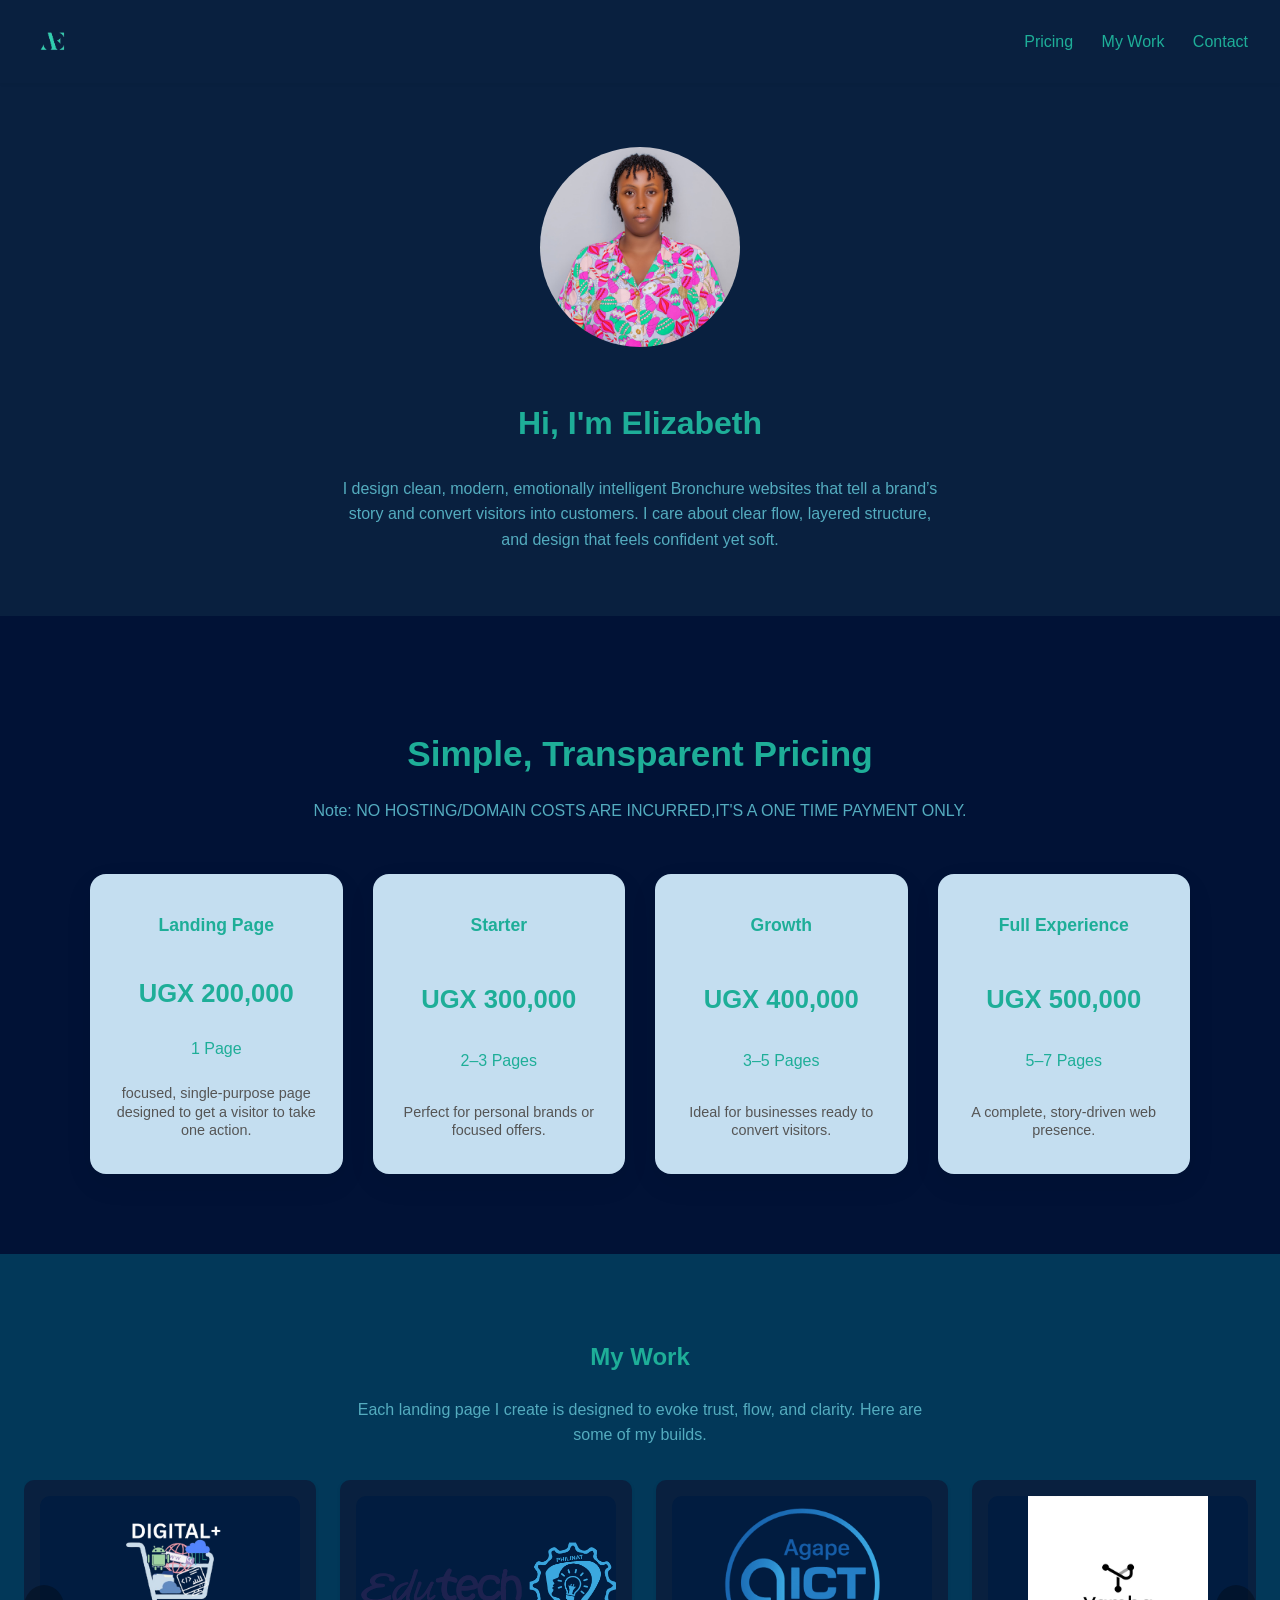
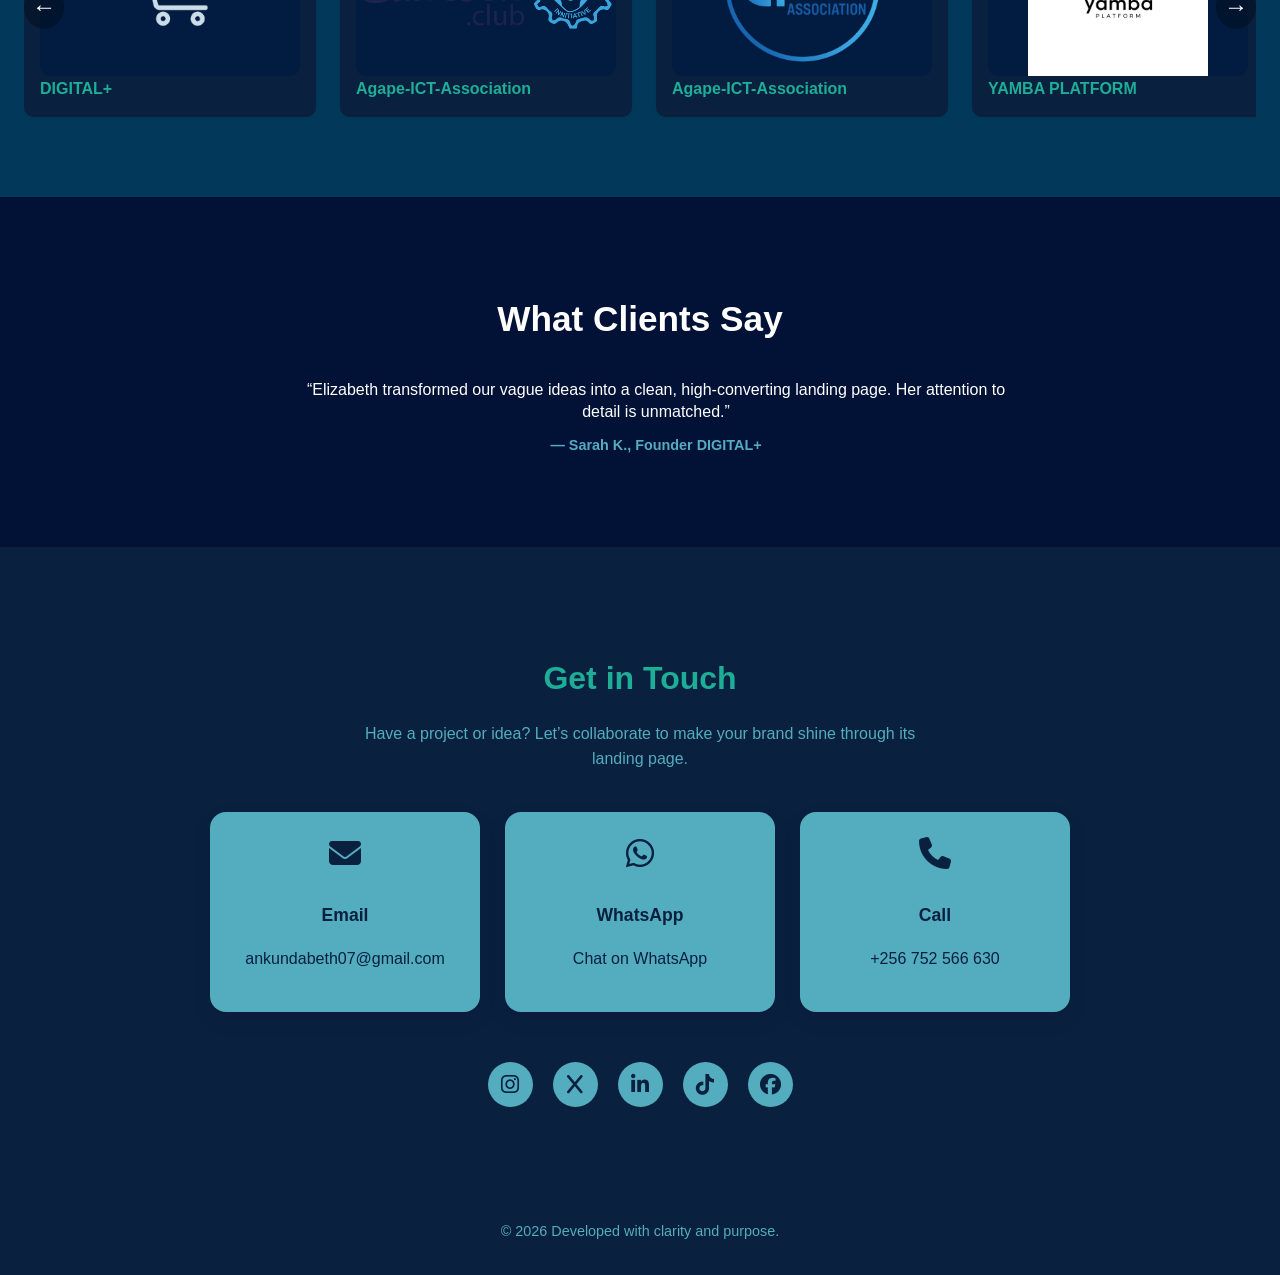
==== index.html @ c28497be "updated pricing secction" ====
<!doctype html>
<html lang="en">

<head>
  <meta charset="utf-8" />
  <meta name="viewport" content="width=device-width, initial-scale=1" />
  <meta name="royal blue" content="#09203F">
  <title>Elizabeth's — Portfolio</title>
  <link rel="icon" type="image/png" href="images/AE LOGO.png">
  <link rel="stylesheet" href="style.css?v=2" />
  <link rel="stylesheet" href="https://cdnjs.cloudflare.com/ajax/libs/font-awesome/6.5.0/css/all.min.css"> <!-- Google
    tag (gtag.js) -->
  <script async src="https://www.googletagmanager.com/gtag/js?id=G-DLEJ4EJ7RG"></script>
  <script>
    window.dataLayer = window.dataLayer || [];
    function gtag() { dataLayer.push(arguments); }
    gtag('js', new Date());

    gtag('config', 'G-DLEJ4EJ7RG');
  </script>


</head>

<body>
  <!-- NAVBAR -->
  <header class="navbar">
    <a href="#hero" class="logo">
      <img src="images/AE LOGO.png" alt="MsBeth Logo">
    </a>
    <nav>
      <a href="#pricing">Pricing</a>
      <a href="#work">My Work</a>
      <a href="#contact">Contact</a>
    </nav>
  </header>

  <!-- HERO -->
  <section id="hero" class="hero">
    <img src="images/beth.jpg" alt="ms.beth portrait" class="hero-img" />
    <div class="hero-text">
      <h1>Hi, I'm Elizabeth</h1>
      <p>I design clean, modern, emotionally intelligent Bronchure websites that tell a brand’s story and convert visitors into customers. I care about clear flow, layered structure, and design that feels confident yet soft.</p>
    </div>
  </section>

  <section id="pricing" class="pricing-section">
  <div class="pricing-container">
    <h2 class="section-title">Simple, Transparent Pricing</h2>
    <p class="section-subtitle">
      Note: NO HOSTING/DOMAIN COSTS ARE INCURRED,IT'S A ONE TIME PAYMENT ONLY.
      
    </p>

    <div class="pricing-grid">

      <div class="pricing-card">
   <h3>Landing Page</h3>
  <p class="price">UGX 200,000</p>
  <p class="pages">1 Page</p>
        <p class="desc">focused, single-purpose page designed to get a visitor to take one action.</p>
</div>


      <div class="pricing-card">
        <h3>Starter</h3>
        <p class="price">UGX 300,000</p>
        <p class="pages">2–3 Pages</p>
        <p class="desc">Perfect for personal brands or focused offers.</p>
      </div>

      <div class="pricing-card">
        <h3>Growth</h3>
        <p class="price">UGX 400,000</p>
        <p class="pages">3–5 Pages</p>
        <p class="desc">Ideal for businesses ready to convert visitors.</p>
      </div>

      <div class="pricing-card">
        <h3>Full Experience</h3>
        <p class="price">UGX 500,000</p>
        <p class="pages">5–7 Pages</p>
        <p class="desc">A complete, story-driven web presence.</p>
      </div>
    </div>
  </div>
</section>


  <!-- WORK -->
  <section id="work" class="work">
    <h2>My Work</h2>
    <p class="work-intro">Each landing page I create is designed to evoke trust, flow, and clarity. Here are some of my
      builds.</p>
    <div class="work-slider">
      <button class="slide-btn prev" aria-label="Previous project">&#8592;</button>
      <div class="work-grid">

        <a href="https://advanced-brands.github.io/DIGITAL-/" class="card">
          <div class="card-img">
            <img src="images/DIGITAL+-removebg-preview.png" alt="">
          </div>
          <div class="card-title">DIGITAL+</div>
        </a>

        <a href="https://advanced-brands.github.io/Edutech-club/" class="card">
          <div class="card-img">
            <img src="images/edutech logo.png" alt="">
          </div>
          <div class="card-title">Agape-ICT-Association</div>
        </a>

        <a href="https://advanced-brands.github.io/Agape-ICT-Association/" class="card">
          <div class="card-img">
            <img src="images/AGAPE LOGO.png" alt="">
          </div>
          <div class="card-title">Agape-ICT-Association</div>
        </a>

        <a href="https://advanced-brands.github.io/yamba-landing-site/" class="card">
          <div class="card-img">
            <img src="images/yamba logo.png" alt="">
          </div>
          <div class="card-title">YAMBA PLATFORM</div>
        </a>
        <a href="https://advanced-brands.github.io/Neatex/" class="card">
          <div class="card-img">
            <img src="images/Neatex.jpg" alt="">
          </div>
          <div class="card-title">PORTFOLIO</div>
        </a>
        <a href="https://advanced-brands.github.io/kirunga-group/" target="_blank" rel="noopener noreferrer" class="card">
          <div class="card-img">
            <img src="images/Kirunga_Logo_TM.pdf-removebg-preview.png" alt="">
          </div>
          <div class="card-title">Kirunga Groupt Ltd</div>
        </a>
        <a href="https://beth1207.github.io/kuunda/" target="_blank" rel="noopener noreferrer" class="card">
          <div class="card-img">
            <img src="images/KUUNDA (1).png" alt="">
          </div>
          <div class="card-title">Kuunda Bakery</div>
        </a>
        <a href="https://advanced-brands.github.io/Portfolio/" class="card">
          <div class="card-img">
            <img src="images/AE LOGO.png" alt="">
          </div>
          <div class="card-title">PORTFOLIO</div>
        </a>
      </div>
      <button class="slide-btn next" aria-label="Next project">&#8594;</button>
    </div>
  </section>

  <!-- TESTIMONIALS -->
  <section id="testimonials" class="testimonials">
    <h2>What Clients Say</h2>
    <div class="testimonial-container">
      <div class="testimonial active">
        <p>“Elizabeth transformed our vague ideas into a clean, high-converting landing page. Her attention to detail is unmatched.”</p>
        <span class="author">— Sarah K., Founder DIGITAL+</span>
      </div>
      <div class="testimonial">
        <p>“The project was delivered on time and the final design exceeded expectations. I recommend her to anyone needing a professional site.”</p>
        <span class="author">— Jamal T., YAMBA PLATFORM CEO</span>
      </div>
      <div class="testimonial">
        <p>“Working with Elizabeth was smooth and inspiring. She really listens and brings ideas to life beautifully.”</p>
        <span class="author">— Patricia R., Marketing Director</span>
      </div>
    </div>
  </section>

  <!-- CONTACT -->
  <section id="contact" class="contact">
    <h2>Get in Touch</h2>
    <p class="contact-intro">
      Have a project or idea? Let’s collaborate to make your brand shine through its landing page.
    </p>

    <div class="contact-cards">
      <div class="contact-card">
        <i class="fas fa-envelope"></i>
        <h3>Email</h3>
        <p><a href="mailto:ankundabeth07@gmail.com">ankundabeth07@gmail.com</a></p>
      </div>

      <div class="contact-card">
        <i class="fab fa-whatsapp"></i>
        <h3>WhatsApp</h3>
        <p><a href="https://wa.me/256752566630" target="_blank">Chat on WhatsApp</a></p>
      </div>

      <div class="contact-card">
        <i class="fas fa-phone"></i>
        <h3>Call</h3>
        <p><a href="tel:+256783445082">+256 752 566 630</a></p>
      </div>
    </div>

    <div class="social-links">
      <a href="https://www.instagram.com/iznawkn?utm_source=qr&igsh=MWkwbmdwYWh1anEwaw==" target="_blank"><i
          class="fab fa-instagram"></i></a>
      <a href="https://x.com/busyweather?t=zALlubIrdixlMi6VQpeLIg&s=03" target="_blank"><i class="fab fa-x"></i></a>
      <a href="https://www.linkedin.com/in/ankunda-elizabeth-b99399336?utm_source=share&utm_campaign=share_via&utm_content=profile&utm_medium=android_app"
        target="_blank"><i class="fab fa-linkedin-in"></i></a>
      <a href="https://www.tiktok.com/@iznawkn?_t=ZM-90l4KrbbrZr&_r=1" target="_blank"><i class="fab fa-tiktok"></i></a>
      <a href="https://www.facebook.com/share/1KZ58KVeTZ/" target="_blank"><i class="fab fa-facebook"></i></a>
    </div>
  </section>


  <!-- FOOTER -->
  <footer class="footer">
    © <span id="year"></span> Developed with clarity and purpose.
  </footer>

  <script src="script.js?v=2"></script>
</body>

</html>
---- style.css ----
body {
  font-family: 'Inter', sans-serif;
  margin: 0;
  background: #09203F;
  color: #1eae98;
  line-height: 1.6;
}

/* Navbar */
.navbar {
  display: flex;
  justify-content: space-between;
  align-items: center;
  padding: 1.2rem 2rem;
  background: #09203F;
  box-shadow: 0 1px 4px rgba(0,0,0,0.05);
  position: sticky;
  top: 0;
  z-index: 10;
}

.logo {
  font-weight: 700;
  font-size: 1.2rem;
}


.logo img {
  height: 45px; /* adjust to your desired logo size */
  width: auto;
  display: block;
}

.navbar nav a {
  margin-left: 1.5rem;
  text-decoration: none;
  color: #1eae98;
  transition: color 0.2s;
}

.navbar nav a:hover {
  color: #168777;
}

/* Hero */
.hero {
  display: flex;
  flex-direction: column;
  align-items: center;
  text-align: center;
  padding: 4rem 1.5rem;
  background: #09203F;
}

.hero-img {
  width: 200px;
  height: 200px;
  border-radius: 50%;
  object-fit: cover;
  margin-bottom: 1.5rem;
  box-shadow: #140c30;
}

.hero-text h1 {
  font-size: 2rem;
  font-weight: 700;
}

.hero-text p {
  max-width: 600px;
  margin: 1rem auto 0;
  color: #54acbf;
}

.pricing-section {
  padding: 80px 20px;
  background: #011236;
}

.pricing-container {
  max-width: 1100px;
  margin: auto;
  text-align: center;
}

.section-title {
  font-size: 2.2rem;
  margin-bottom: 10px;
}

.section-subtitle {
  color: #54acbf;
  margin-bottom: 50px;
}

.pricing-grid {
  display: grid;
  grid-template-columns: repeat(4, 1fr);
  gap: 30px;
}

.pricing-card {
  background: #c4def0;
  /* reduced padding to make cards shorter */
  padding: 20px 18px;
  border-radius: 16px;
  box-shadow: 0 10px 30px rgba(0,0,0,0.06);
  transition: transform 0.3s ease;
  display: flex;
  flex-direction: column;
  justify-content: space-between; /* push footer text down */
  max-height: 300px; /* prevent overly tall cards */
}

.pricing-card:hover {
  transform: translateY(-6px);
}

.pricing-card h3 {
  margin-bottom: 8px;
  font-size: 1.1rem;
}

.price {
  font-size: 1.6rem;
  font-weight: 600;
  margin-bottom: 6px;
}

.pages {
  font-weight: 500;
  margin-bottom: 8px;
}

.desc {
  color: #555;
  font-size: 0.9rem;
  line-height: 1.3;
}

.pricing-card.featured {
  background: #111;
  color: #fff;
}

.pricing-card.featured .desc,
.pricing-card.featured .pages {
  color: #ddd;
}


/* Work Section */
.work {
  padding: 4rem 1.5rem;
  background: #023859;
  text-align: center;
}

.work-intro {
  max-width: 600px;
  margin: 0.5rem auto 2rem;
  color: #54acbf;
}

/* slideshow container */
.work-slider {
  position: relative;
  display: flex;
  align-items: center;
}

.work-grid {
  display: flex;
  gap: 1.5rem;
  overflow-x: auto;
  padding-bottom: 1rem;
  scroll-snap-type: x mandatory;
  -webkit-overflow-scrolling: touch;
}

.card {
  flex: 0 0 260px;
  scroll-snap-align: center;
}

/* hide scrollbar visually but keep functionality */
.work-grid::-webkit-scrollbar {
  height: 8px;
}
.work-grid::-webkit-scrollbar-thumb {
  background: rgba(30,174,152,0.6);
  border-radius: 4px;
}

/* slide buttons */
.slide-btn {
  position: absolute;
  top: 50%;
  transform: translateY(-50%);
  background: rgba(0,0,0,0.3);
  border: none;
  color: #fff;
  font-size: 1.5rem;
  padding: 0.5rem;
  cursor: pointer;
  z-index: 5;
  border-radius: 50%;
}
.slide-btn.prev {
  left: 0;
}
.slide-btn.next {
  right: 0;
}
.slide-btn:hover {
  background: rgba(0,0,0,0.5);
}

.card {
  background: #09203F;
  border-radius: 10px;
  padding: 1rem;
  text-align: left;
  text-decoration: none;
  color: inherit;
  box-shadow: 0 1px 4px rgba(0,0,0,0.05);
  transition: transform 0.2s, box-shadow 0.2s;
}

.card:hover {
  transform: translateY(-4px);
  box-shadow: 0 4px 12px rgba(0,0,0,0.08);
}

.card-img {
  background: #011c40;
  height: 180px;
  border-radius: 10px;
  display: flex;
  align-items: center;
  justify-content: center;
  overflow: hidden;
}

.card-img img {
  width: 100%;
  height: 100%;
  object-fit: contain; /* keeps logos from stretching */
  transition: transform 0.3s ease;
}

.card:hover .card-img img {
  transform: scale(1.05);
}


.card-title {
  font-weight: 600;
  font-size: 1rem;
}

/* Contact */
.contact {
  padding: 80px 20px;
  background: #09203F;
  text-align: center;
}

.contact h2 {
  font-size: 2rem;
  margin-bottom: 10px;
  color: #1eae98;
}

.contact-intro {
  color: #54acbf;
  font-size: 1rem;
  margin-bottom: 40px;
  max-width: 600px;
  margin-left: auto;
  margin-right: auto;
}

.contact-cards {
  display: flex;
  flex-wrap: wrap;
  justify-content: center;
  gap: 25px;
}

.contact-card {
  background: #54acbf;
  border-radius: 16px;
  box-shadow: 0 8px 20px rgba(0, 0, 0, 0.08);
  width: 240px;
  padding: 25px 15px;
  text-align: center;
  transition: transform 0.3s ease, box-shadow 0.3s ease;
}

.contact-card:hover {
  transform: translateY(-6px);
  box-shadow: 0 10px 24px rgba(0, 0, 0, 0.12);
}

.contact-card i {
  font-size: 2rem;
  color: #09203F;
  margin-bottom: 15px;
}

.contact-card h3 {
  margin-bottom: 8px;
  color: #09203F;
  font-size: 1.1rem;
}

.contact-card p a {
  color: #09203F;
  text-decoration: none;
  font-weight: 500;
}

.contact-card p a:hover {
  color: #2563eb;
}

.social-links {
  margin-top: 50px;
  display: flex;
  justify-content: center;
  gap: 20px;
}

.social-links a {
  background: #54acbf;           /* blue circle background */
  color: #09203F;                   /* white icon */
  width: 45px;
  height: 45px;
  border-radius: 50%;
  display: flex;
  align-items: center;
  justify-content: center;
  text-decoration: none;         /* removes blue underline or dots */
  font-size: 1.3rem;
  transition: background 0.3s ease, transform 0.3s ease;
}

.social-links a:hover {
  background: #1d4ed8;
  transform: translateY(-4px);
}



/* Testimonials */
.testimonials {
  padding: 4rem 1.5rem;
  background: #011236;
  text-align: center;
  color: #fff;
}
.testimonials h2 {
  font-size: 2.2rem;
  margin-bottom: 1rem;
}
.testimonial-container {
  position: relative;
  max-width: 700px;
  margin: 0 auto;
  height: 120px;
}
.testimonial {
  position: absolute;
  top: 0;
  left: 0;
  width: 100%;
  opacity: 0;
  transition: opacity 1s ease;
  padding: 0 1rem;
}
.testimonial.active {
  opacity: 1;
}
.testimonial p {
  font-size: 1rem;
  line-height: 1.4;
  margin-bottom: 0.5rem;
}
.testimonial .author {
  font-weight: 600;
  font-size: 0.9rem;
  color: #54acbf;
}

/* Footer */
.footer {
  text-align: center;
  padding: 2rem 1rem;
  font-size: 0.9rem;
  color: #54acbf;
  border-top: 1px solid #09203F;
}

/* -------------------------------------------------------------
   mobile scaling: keep desktop layout but shrink elements
   (desktop design replicated, only smaller on narrow screens)
   ------------------------------------------------------------- */
@media (max-width: 768px) {
  /* scale down the root font size so rem-based values shrink */
  html {
    font-size: 0.85rem;
    
  }

  /* navbar adjustments */
  .navbar {
    padding: 0.8rem 1rem;
  }
  .logo {
    font-size: 1rem;
  }

  /* hero */
  .hero {
    padding: 3rem 1rem;
  }
  .hero-img {
    width: 150px;
    height: 150px;
  }
  .hero-text h1 {
    font-size: 1.6rem;
  }

  /* pricing section */
  .pricing-section {
    padding: 60px 15px;
  }
  .pricing-card {
    padding: 20px 15px;
    /* remove the fixed height on small screens so text can wrap naturally */
    max-height: none;
  }
  /* two-column grid on narrow screens with wrapping */
  .pricing-grid {
    grid-template-columns: repeat(2, 1fr);
    gap: 25px;
    overflow: visible;
  }
  /* adjust text a bit for smaller cards */
  .pricing-card h3 {
    font-size: 1rem;
  }
  .price {
    font-size: 1.4rem;
  }

  /* work section */
  .work {
    padding: 3rem 1rem;
  }
  .work-intro {
    margin: 0.5rem auto 1.5rem;
  }
  .card {
    padding: 0.8rem;
  }
  .card-img {
    height: 150px;
  }

  /* contact */
  .contact {
    padding: 60px 15px;
  }
  .contact-card {
    width: 200px;
    padding: 20px 12px;
  }
  .social-links a {
    width: 40px;
    height: 40px;
    font-size: 1.1rem;
  }

  /* footer */
  .footer {
    padding: 1.5rem 1rem;
    font-size: 0.8rem;
  }
}
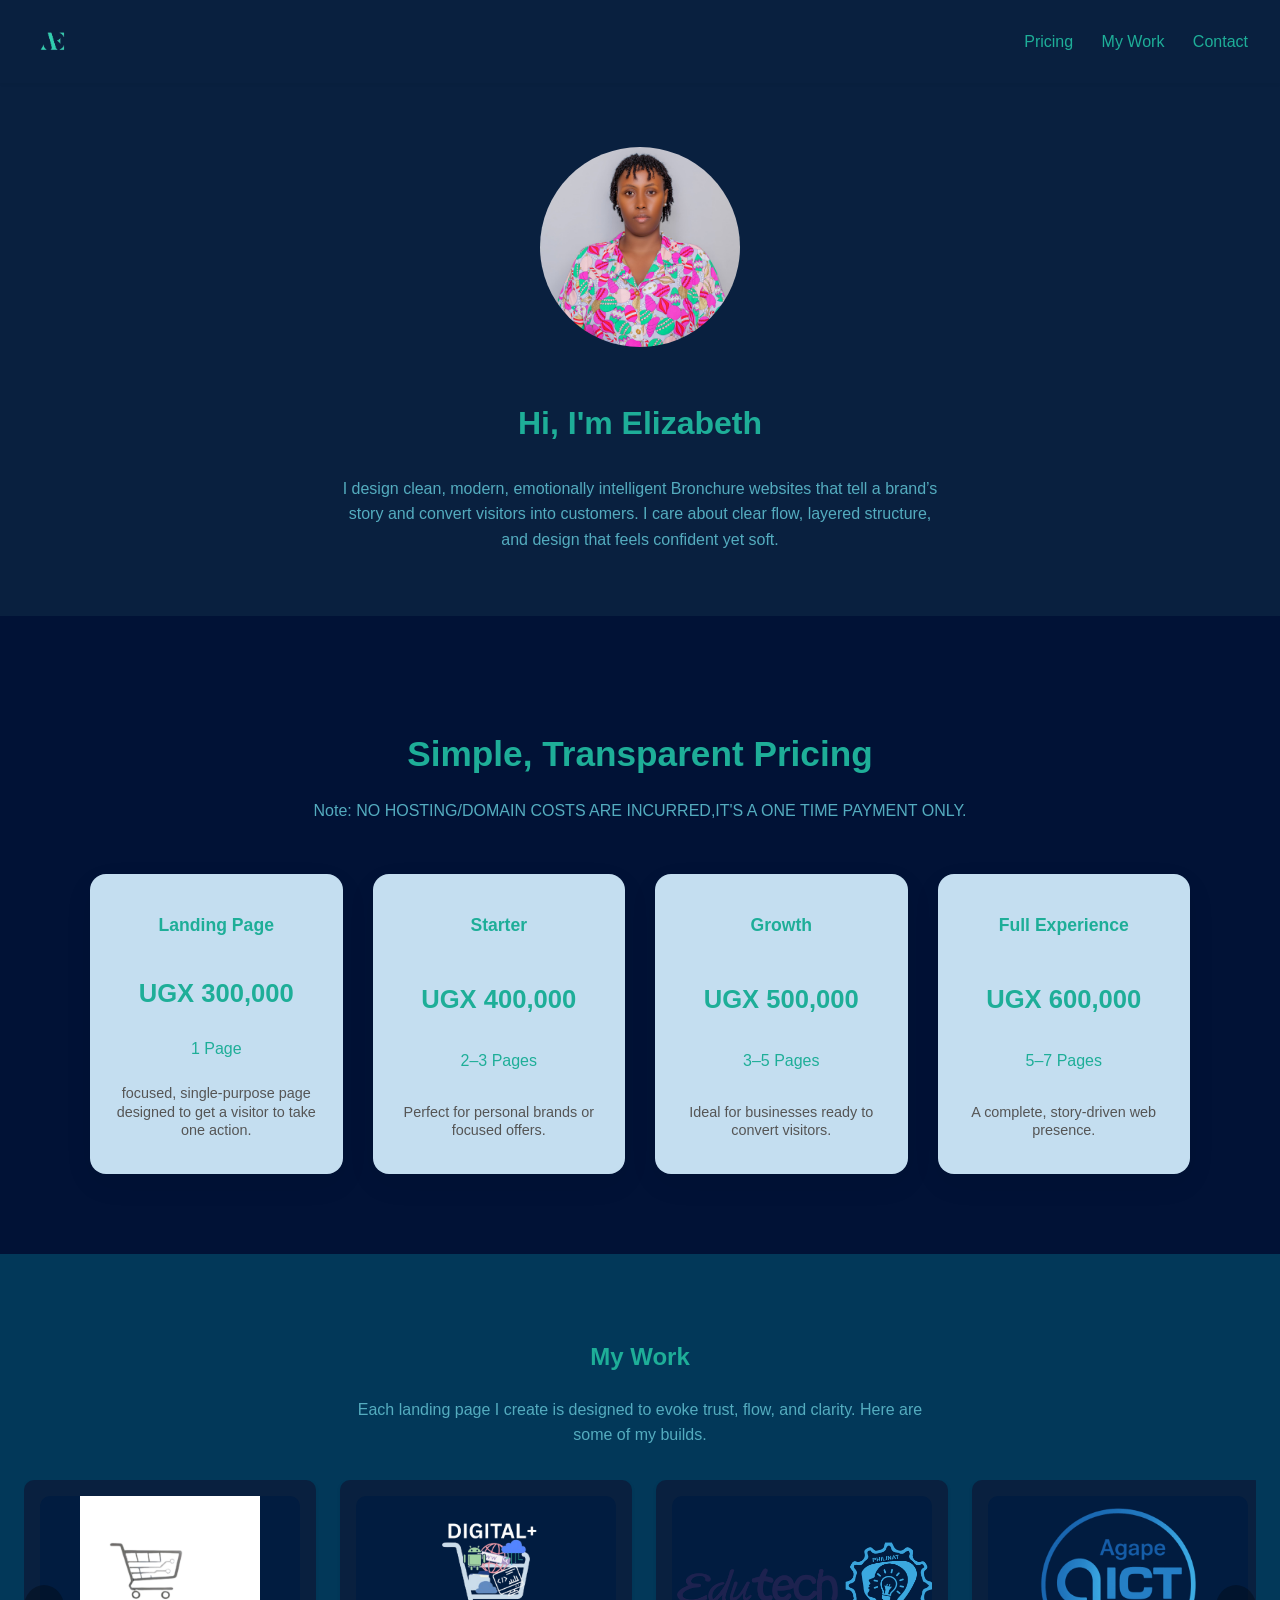
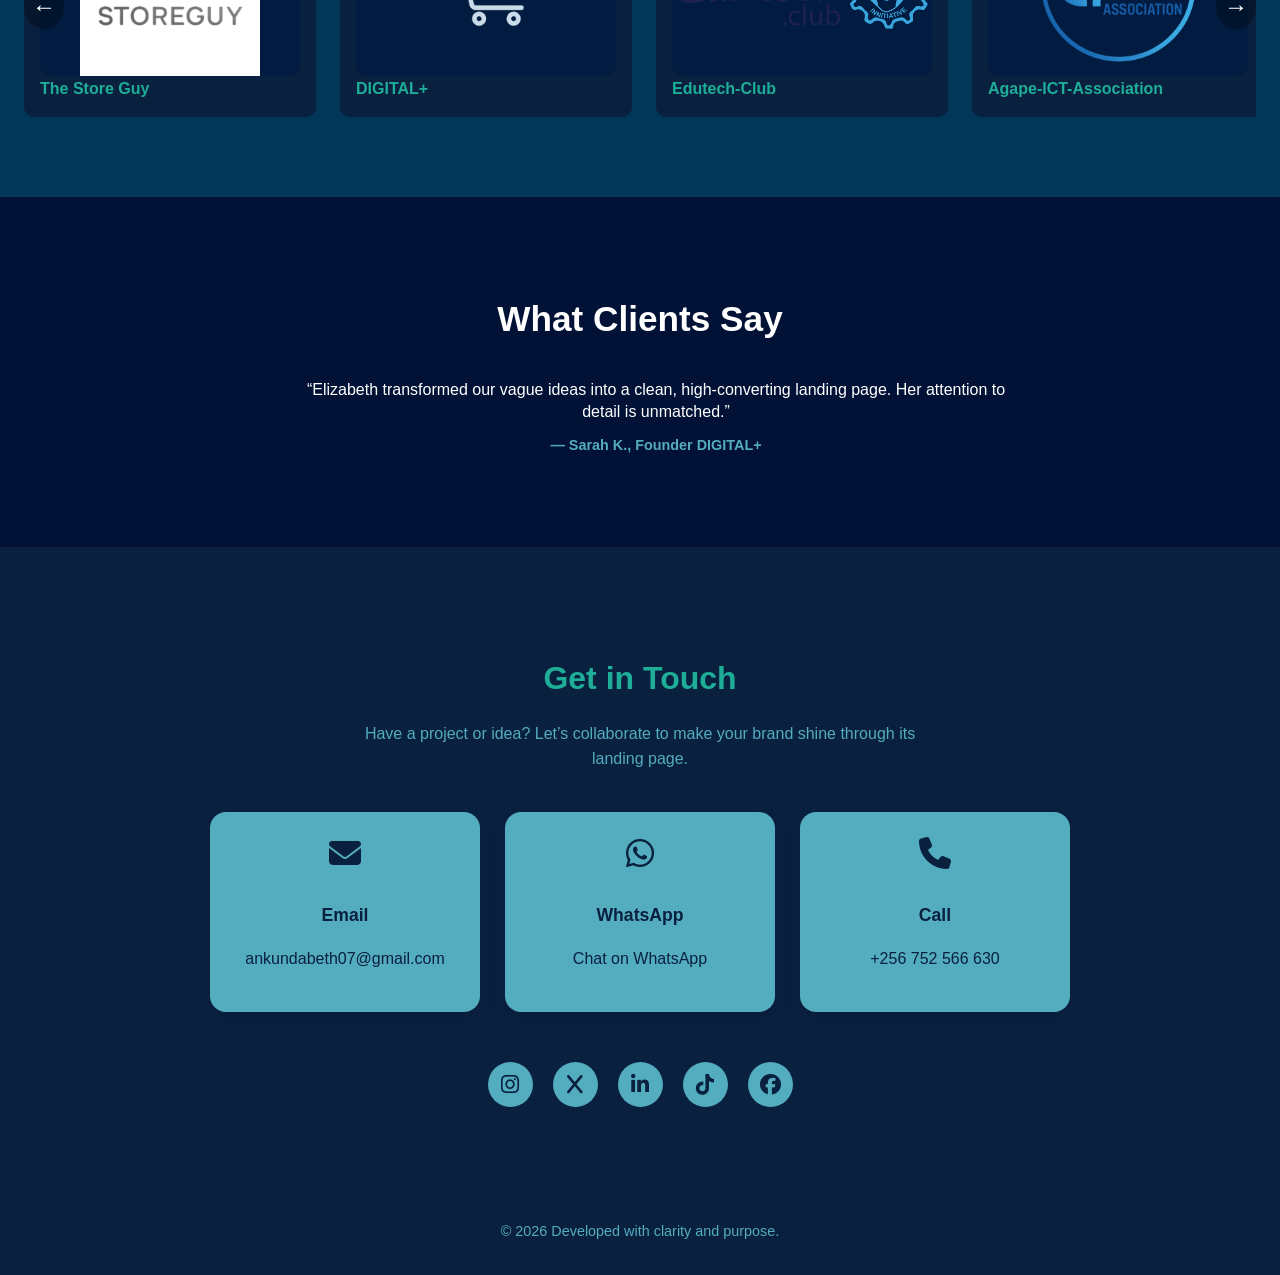
==== commit c151742e: "store guy" ====
--- a/index.html
+++ b/index.html
@@ -56,7 +56,7 @@
 
       <div class="pricing-card">
    <h3>Landing Page</h3>
-  <p class="price">UGX 200,000</p>
+  <p class="price">UGX 300,000</p>
   <p class="pages">1 Page</p>
         <p class="desc">focused, single-purpose page designed to get a visitor to take one action.</p>
 </div>
@@ -64,21 +64,21 @@
 
       <div class="pricing-card">
         <h3>Starter</h3>
-        <p class="price">UGX 300,000</p>
+        <p class="price">UGX 400,000</p>
         <p class="pages">2–3 Pages</p>
         <p class="desc">Perfect for personal brands or focused offers.</p>
       </div>
 
       <div class="pricing-card">
         <h3>Growth</h3>
-        <p class="price">UGX 400,000</p>
+        <p class="price">UGX 500,000</p>
         <p class="pages">3–5 Pages</p>
         <p class="desc">Ideal for businesses ready to convert visitors.</p>
       </div>
 
       <div class="pricing-card">
         <h3>Full Experience</h3>
-        <p class="price">UGX 500,000</p>
+        <p class="price">UGX 600,000</p>
         <p class="pages">5–7 Pages</p>
         <p class="desc">A complete, story-driven web presence.</p>
       </div>
@@ -96,6 +96,13 @@
       <button class="slide-btn prev" aria-label="Previous project">&#8592;</button>
       <div class="work-grid">
 
+       <a href="https://advanced-brands.github.io/the-store-guy/" class="card">
+          <div class="card-img">
+            <img src="images/Storeguy.png" alt="">
+          </div>
+          <div class="card-title">The Store Guy</div>
+        </a>
+
         <a href="https://advanced-brands.github.io/DIGITAL-/" class="card">
           <div class="card-img">
             <img src="images/DIGITAL+-removebg-preview.png" alt="">
@@ -107,7 +114,7 @@
           <div class="card-img">
             <img src="images/edutech logo.png" alt="">
           </div>
-          <div class="card-title">Agape-ICT-Association</div>
+          <div class="card-title">Edutech-Club</div>
         </a>
 
         <a href="https://advanced-brands.github.io/Agape-ICT-Association/" class="card">
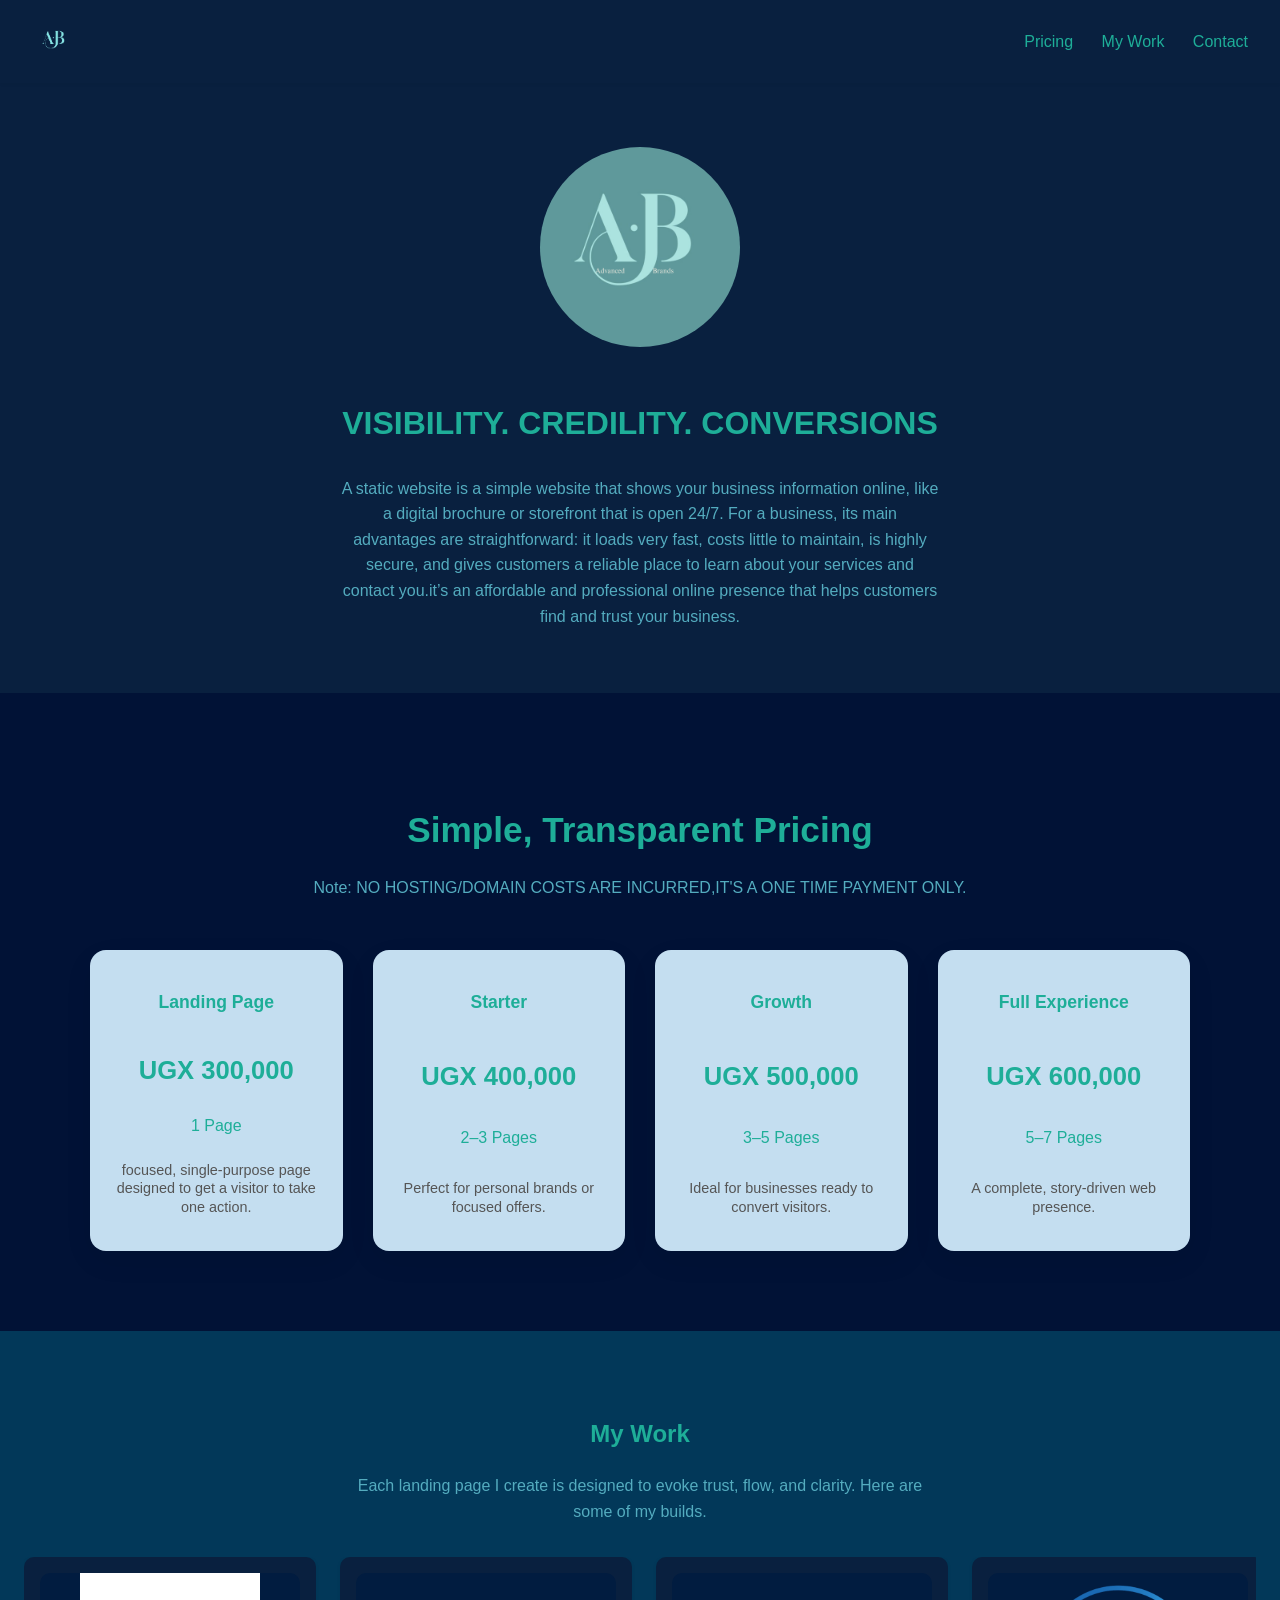
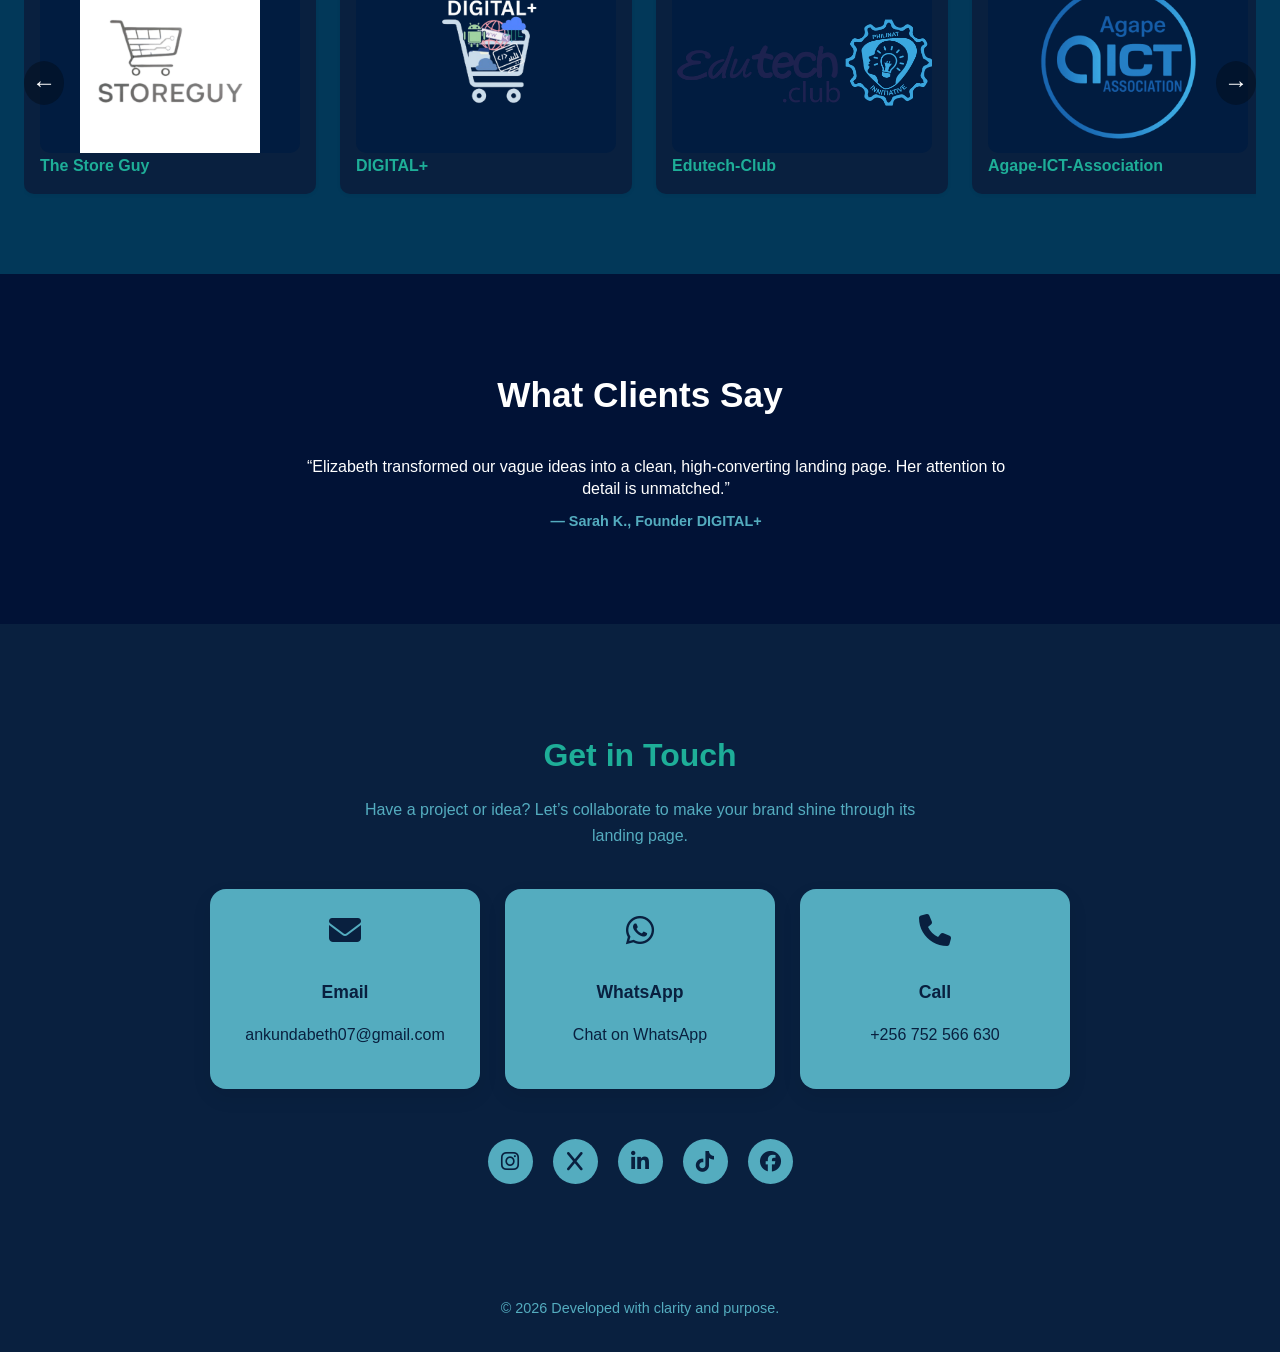
==== commit 884455d6: "updating brands" ====
--- a/index.html
+++ b/index.html
@@ -6,7 +6,7 @@
   <meta name="viewport" content="width=device-width, initial-scale=1" />
   <meta name="royal blue" content="#09203F">
   <title>Elizabeth's — Portfolio</title>
-  <link rel="icon" type="image/png" href="images/AE LOGO.png">
+  <link rel="icon" type="image/png" href="images/AB logo.png">
   <link rel="stylesheet" href="style.css?v=2" />
   <link rel="stylesheet" href="https://cdnjs.cloudflare.com/ajax/libs/font-awesome/6.5.0/css/all.min.css"> <!-- Google
     tag (gtag.js) -->
@@ -26,7 +26,7 @@
   <!-- NAVBAR -->
   <header class="navbar">
     <a href="#hero" class="logo">
-      <img src="images/AE LOGO.png" alt="MsBeth Logo">
+      <img src="images/AB logo.png" alt="MsBeth Logo">
     </a>
     <nav>
       <a href="#pricing">Pricing</a>
@@ -37,10 +37,11 @@
 
   <!-- HERO -->
   <section id="hero" class="hero">
-    <img src="images/beth.jpg" alt="ms.beth portrait" class="hero-img" />
+    <img src="images/hero image.png" alt="ms.beth portrait" class="hero-img" />
     <div class="hero-text">
-      <h1>Hi, I'm Elizabeth</h1>
-      <p>I design clean, modern, emotionally intelligent Bronchure websites that tell a brand’s story and convert visitors into customers. I care about clear flow, layered structure, and design that feels confident yet soft.</p>
+      <h1>VISIBILITY. CREDILITY. CONVERSIONS</h1>
+      <p>A static website is a simple website that shows your business information online, like a digital brochure or storefront that is open 24/7.
+For a business, its main advantages are straightforward: it loads very fast, costs little to maintain, is highly secure, and gives customers a reliable place to learn about your services and contact you.it’s an affordable and professional online presence that helps customers find and trust your business.</p>
     </div>
   </section>
 
@@ -150,9 +151,9 @@
         </a>
         <a href="https://advanced-brands.github.io/Portfolio/" class="card">
           <div class="card-img">
-            <img src="images/AE LOGO.png" alt="">
-          </div>
-          <div class="card-title">PORTFOLIO</div>
+            <img src="images/hero image.png" alt="">
+          </div>
+          <div class="card-title">Advanced Brands</div>
         </a>
       </div>
       <button class="slide-btn next" aria-label="Next project">&#8594;</button>
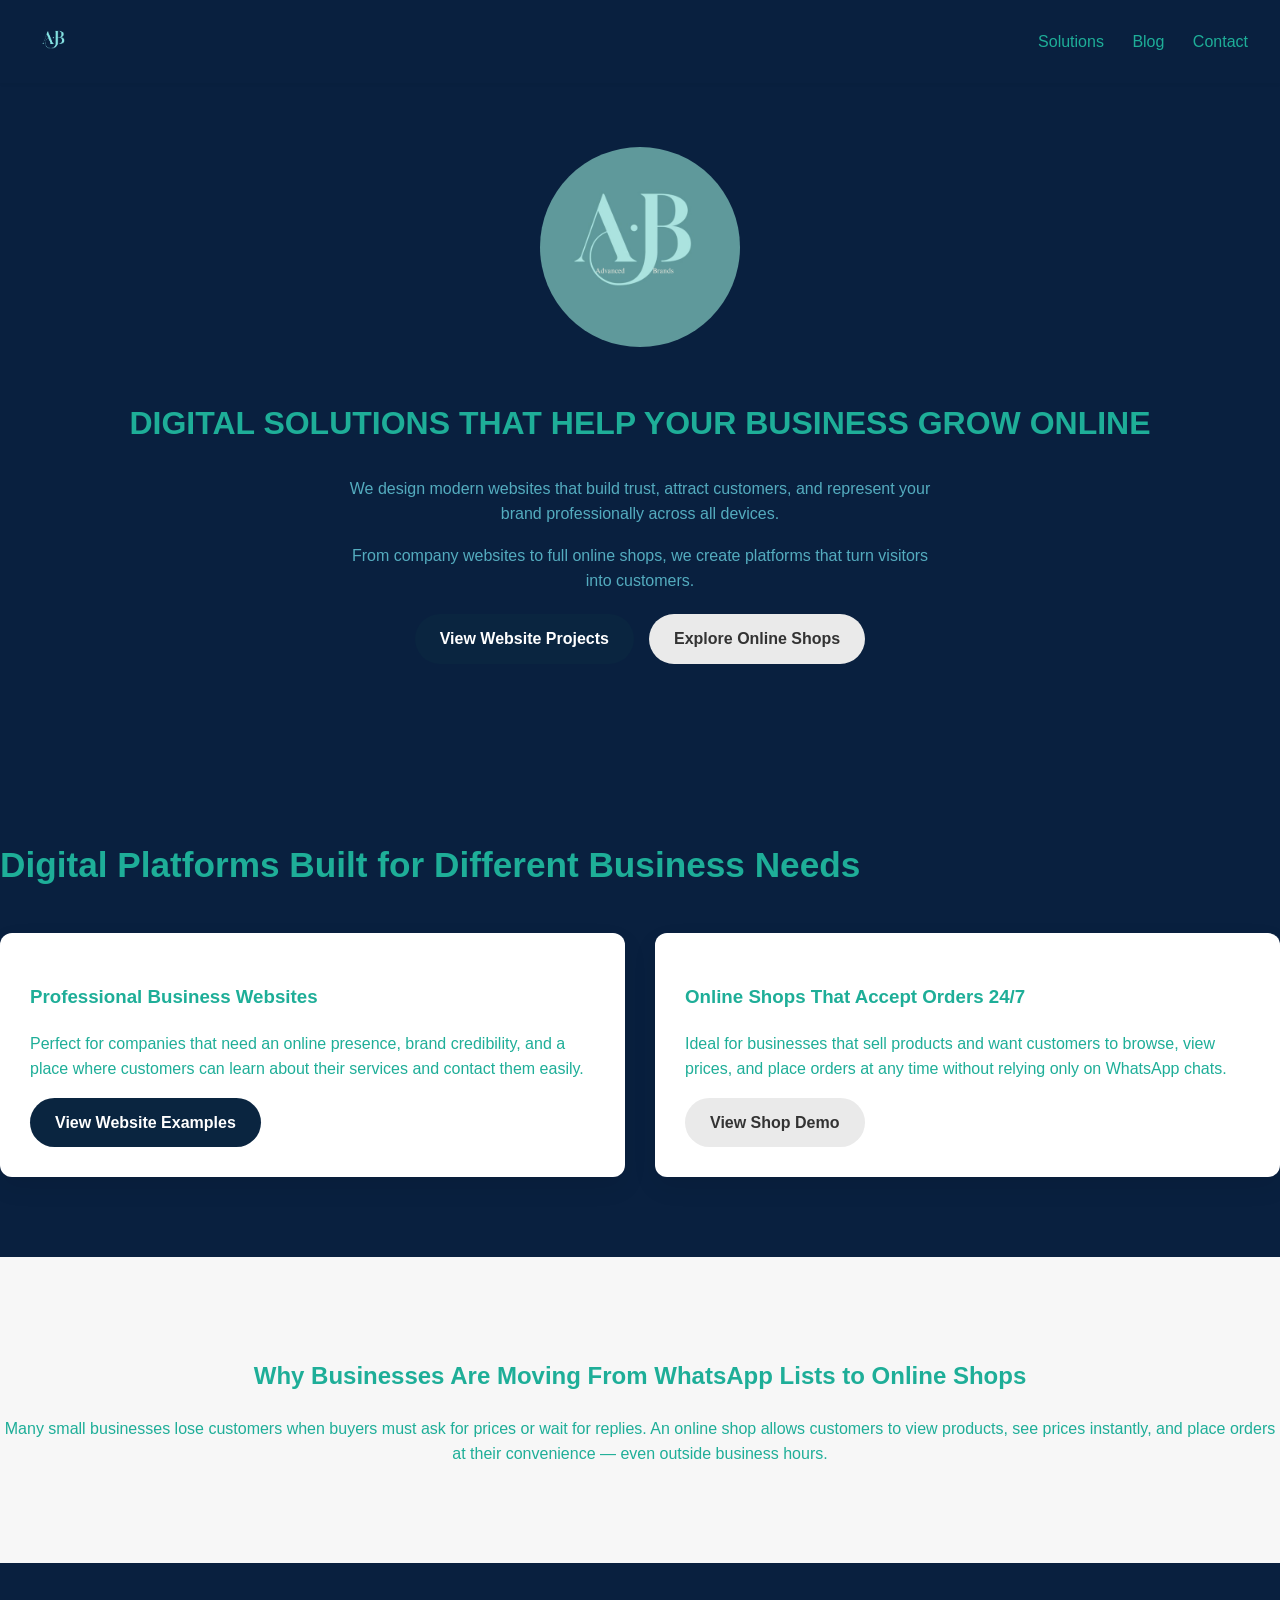
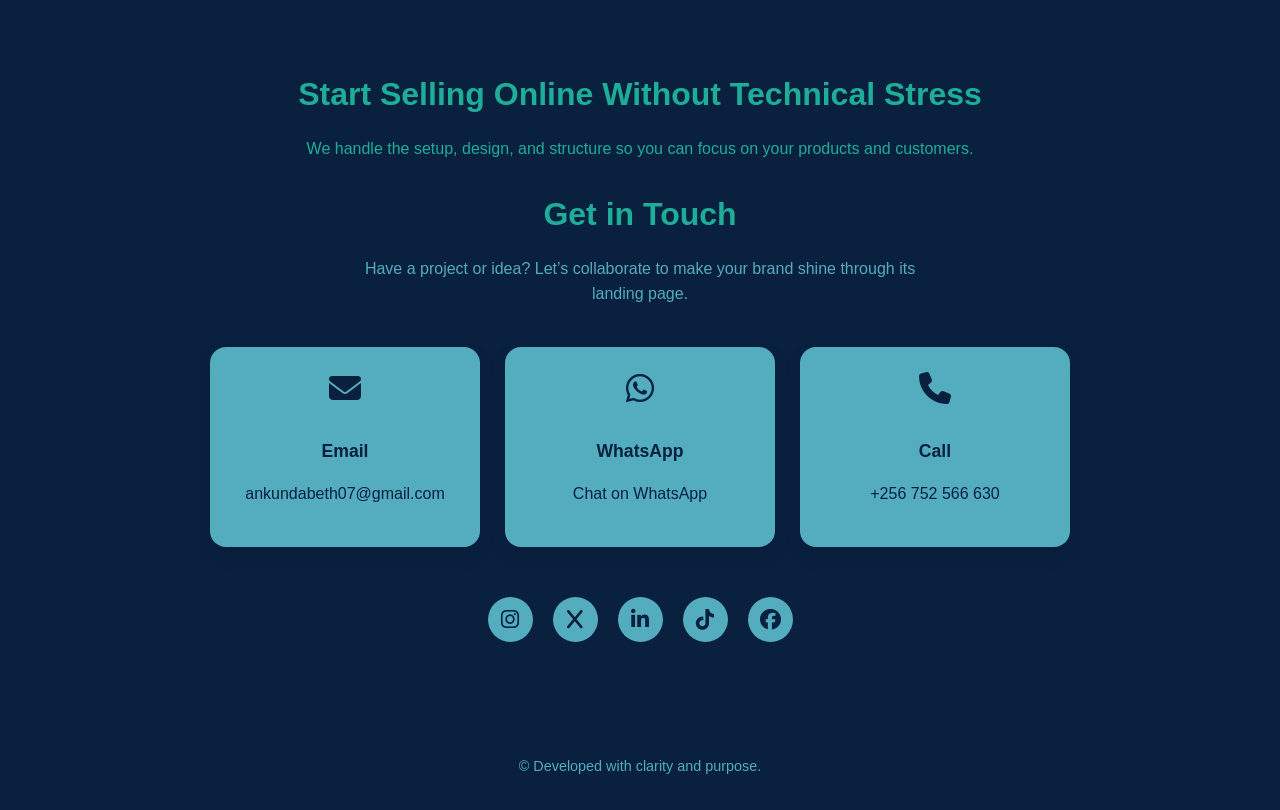
==== commit 9dbff888: "new dep" ====
--- a/index.html
+++ b/index.html
@@ -5,21 +5,11 @@
   <meta charset="utf-8" />
   <meta name="viewport" content="width=device-width, initial-scale=1" />
   <meta name="royal blue" content="#09203F">
-  <title>Elizabeth's — Portfolio</title>
+  <title>Advanced Brands</title>
   <link rel="icon" type="image/png" href="images/AB logo.png">
   <link rel="stylesheet" href="style.css?v=2" />
-  <link rel="stylesheet" href="https://cdnjs.cloudflare.com/ajax/libs/font-awesome/6.5.0/css/all.min.css"> <!-- Google
-    tag (gtag.js) -->
-  <script async src="https://www.googletagmanager.com/gtag/js?id=G-DLEJ4EJ7RG"></script>
-  <script>
-    window.dataLayer = window.dataLayer || [];
-    function gtag() { dataLayer.push(arguments); }
-    gtag('js', new Date());
-
-    gtag('config', 'G-DLEJ4EJ7RG');
-  </script>
-
-
+  <link rel="stylesheet" href="https://cdnjs.cloudflare.com/ajax/libs/font-awesome/6.5.0/css/all.min.css"> 
+</script>
 </head>
 
 <body>
@@ -29,8 +19,8 @@
       <img src="images/AB logo.png" alt="MsBeth Logo">
     </a>
     <nav>
-      <a href="#pricing">Pricing</a>
-      <a href="#work">My Work</a>
+      <a href="#solutions">Solutions</a>
+      <a href="#blog">Blog</a>
       <a href="#contact">Contact</a>
     </nav>
   </header>
@@ -39,148 +29,63 @@
   <section id="hero" class="hero">
     <img src="images/hero image.png" alt="ms.beth portrait" class="hero-img" />
     <div class="hero-text">
-      <h1>VISIBILITY. CREDILITY. CONVERSIONS</h1>
-      <p>A static website is a simple website that shows your business information online, like a digital brochure or storefront that is open 24/7.
-For a business, its main advantages are straightforward: it loads very fast, costs little to maintain, is highly secure, and gives customers a reliable place to learn about your services and contact you.it’s an affordable and professional online presence that helps customers find and trust your business.</p>
+      <h1>DIGITAL SOLUTIONS THAT HELP YOUR BUSINESS GROW ONLINE</h1>
+      <p>We design modern websites that build trust, attract customers, and represent your brand professionally across all devices.</p>
+      <p>From company websites to full online shops, we create platforms that turn visitors into customers.</p>
     </div>
+    <div class="hero-buttons">
+  <a href="websites.html" class="btn primary">View Website Projects</a>
+  <a href="shops.html" class="btn secondary">Explore Online Shops</a>
+</div>
+    
   </section>
 
-  <section id="pricing" class="pricing-section">
-  <div class="pricing-container">
-    <h2 class="section-title">Simple, Transparent Pricing</h2>
-    <p class="section-subtitle">
-      Note: NO HOSTING/DOMAIN COSTS ARE INCURRED,IT'S A ONE TIME PAYMENT ONLY.
-      
-    </p>
+<section class="services-split" id="solutions">
+  <div class="container">
+    <h2 class="section-title">Digital Platforms Built for Different Business Needs</h2>
 
-    <div class="pricing-grid">
-
-      <div class="pricing-card">
-   <h3>Landing Page</h3>
-  <p class="price">UGX 300,000</p>
-  <p class="pages">1 Page</p>
-        <p class="desc">focused, single-purpose page designed to get a visitor to take one action.</p>
-</div>
-
-
-      <div class="pricing-card">
-        <h3>Starter</h3>
-        <p class="price">UGX 400,000</p>
-        <p class="pages">2–3 Pages</p>
-        <p class="desc">Perfect for personal brands or focused offers.</p>
+    <div class="split-grid">
+      <div class="split-card" id="websites">
+        <h3>Professional Business Websites</h3>
+        <p>
+          Perfect for companies that need an online presence, brand credibility, and a place where customers can learn about their services and contact them easily.
+        </p>
+        <a href="#portfolio" class="btn primary">View Website Examples</a>
       </div>
 
-      <div class="pricing-card">
-        <h3>Growth</h3>
-        <p class="price">UGX 500,000</p>
-        <p class="pages">3–5 Pages</p>
-        <p class="desc">Ideal for businesses ready to convert visitors.</p>
-      </div>
-
-      <div class="pricing-card">
-        <h3>Full Experience</h3>
-        <p class="price">UGX 600,000</p>
-        <p class="pages">5–7 Pages</p>
-        <p class="desc">A complete, story-driven web presence.</p>
+      <div class="split-card" id="shops">
+        <h3>Online Shops That Accept Orders 24/7</h3>
+        <p>
+          Ideal for businesses that sell products and want customers to browse, view prices, and place orders at any time without relying only on WhatsApp chats.
+        </p>
+        <a href="https://advanced-brands.github.io/kuunda_bakery-shop/" class="btn secondary">View Shop Demo</a>
       </div>
     </div>
   </div>
 </section>
 
+<section id="blog" class="shop-education">
+  <div class="container">
+    <h2>Why Businesses Are Moving From WhatsApp Lists to Online Shops</h2>
+    <p class="section-text">
+      Many small businesses lose customers when buyers must ask for prices or wait for replies. An online shop allows customers to view products, see prices instantly, and place orders at their convenience — even outside business hours.
+    </p>
+  </div>
+</section>
 
-  <!-- WORK -->
-  <section id="work" class="work">
-    <h2>My Work</h2>
-    <p class="work-intro">Each landing page I create is designed to evoke trust, flow, and clarity. Here are some of my
-      builds.</p>
-    <div class="work-slider">
-      <button class="slide-btn prev" aria-label="Previous project">&#8592;</button>
-      <div class="work-grid">
-
-       <a href="https://advanced-brands.github.io/the-store-guy/" class="card">
-          <div class="card-img">
-            <img src="images/Storeguy.png" alt="">
-          </div>
-          <div class="card-title">The Store Guy</div>
-        </a>
-
-        <a href="https://advanced-brands.github.io/DIGITAL-/" class="card">
-          <div class="card-img">
-            <img src="images/DIGITAL+-removebg-preview.png" alt="">
-          </div>
-          <div class="card-title">DIGITAL+</div>
-        </a>
-
-        <a href="https://advanced-brands.github.io/Edutech-club/" class="card">
-          <div class="card-img">
-            <img src="images/edutech logo.png" alt="">
-          </div>
-          <div class="card-title">Edutech-Club</div>
-        </a>
-
-        <a href="https://advanced-brands.github.io/Agape-ICT-Association/" class="card">
-          <div class="card-img">
-            <img src="images/AGAPE LOGO.png" alt="">
-          </div>
-          <div class="card-title">Agape-ICT-Association</div>
-        </a>
-
-        <a href="https://advanced-brands.github.io/yamba-landing-site/" class="card">
-          <div class="card-img">
-            <img src="images/yamba logo.png" alt="">
-          </div>
-          <div class="card-title">YAMBA PLATFORM</div>
-        </a>
-        <a href="https://advanced-brands.github.io/Neatex/" class="card">
-          <div class="card-img">
-            <img src="images/Neatex.jpg" alt="">
-          </div>
-          <div class="card-title">PORTFOLIO</div>
-        </a>
-        <a href="https://advanced-brands.github.io/kirunga-group/" target="_blank" rel="noopener noreferrer" class="card">
-          <div class="card-img">
-            <img src="images/Kirunga_Logo_TM.pdf-removebg-preview.png" alt="">
-          </div>
-          <div class="card-title">Kirunga Groupt Ltd</div>
-        </a>
-        <a href="https://beth1207.github.io/kuunda/" target="_blank" rel="noopener noreferrer" class="card">
-          <div class="card-img">
-            <img src="images/KUUNDA (1).png" alt="">
-          </div>
-          <div class="card-title">Kuunda Bakery</div>
-        </a>
-        <a href="https://advanced-brands.github.io/Portfolio/" class="card">
-          <div class="card-img">
-            <img src="images/hero image.png" alt="">
-          </div>
-          <div class="card-title">Advanced Brands</div>
-        </a>
-      </div>
-      <button class="slide-btn next" aria-label="Next project">&#8594;</button>
-    </div>
-  </section>
-
-  <!-- TESTIMONIALS -->
-  <section id="testimonials" class="testimonials">
-    <h2>What Clients Say</h2>
-    <div class="testimonial-container">
-      <div class="testimonial active">
-        <p>“Elizabeth transformed our vague ideas into a clean, high-converting landing page. Her attention to detail is unmatched.”</p>
-        <span class="author">— Sarah K., Founder DIGITAL+</span>
-      </div>
-      <div class="testimonial">
-        <p>“The project was delivered on time and the final design exceeded expectations. I recommend her to anyone needing a professional site.”</p>
-        <span class="author">— Jamal T., YAMBA PLATFORM CEO</span>
-      </div>
-      <div class="testimonial">
-        <p>“Working with Elizabeth was smooth and inspiring. She really listens and brings ideas to life beautifully.”</p>
-        <span class="author">— Patricia R., Marketing Director</span>
-      </div>
-    </div>
-  </section>
+  
 
   <!-- CONTACT -->
   <section id="contact" class="contact">
+
+     <div class="container">
+    <h2>Start Selling Online Without Technical Stress</h2>
+    <p>
+      We handle the setup, design, and structure so you can focus on your products and customers.
+    </p>
+
+  </div>
+
     <h2>Get in Touch</h2>
     <p class="contact-intro">
       Have a project or idea? Let’s collaborate to make your brand shine through its landing page.
@@ -207,12 +112,12 @@
     </div>
 
     <div class="social-links">
-      <a href="https://www.instagram.com/iznawkn?utm_source=qr&igsh=MWkwbmdwYWh1anEwaw==" target="_blank"><i
+      <a href="https://www.instagram.com/advanced_brands?igsh=MWZ2OGR4OWh6NHl5dA==" target="_blank"><i
           class="fab fa-instagram"></i></a>
       <a href="https://x.com/busyweather?t=zALlubIrdixlMi6VQpeLIg&s=03" target="_blank"><i class="fab fa-x"></i></a>
       <a href="https://www.linkedin.com/in/ankunda-elizabeth-b99399336?utm_source=share&utm_campaign=share_via&utm_content=profile&utm_medium=android_app"
         target="_blank"><i class="fab fa-linkedin-in"></i></a>
-      <a href="https://www.tiktok.com/@iznawkn?_t=ZM-90l4KrbbrZr&_r=1" target="_blank"><i class="fab fa-tiktok"></i></a>
+      <a href="https://www.tiktok.com/@advanced.brands?_r=1&_t=ZS-94efkzoqnl2" target="_blank"><i class="fab fa-tiktok"></i></a>
       <a href="https://www.facebook.com/share/1KZ58KVeTZ/" target="_blank"><i class="fab fa-facebook"></i></a>
     </div>
   </section>
@@ -223,7 +128,19 @@
     © <span id="year"></span> Developed with clarity and purpose.
   </footer>
 
-  <script src="script.js?v=2"></script>
+<script>
+document.querySelectorAll('a[href^="#"]').forEach(anchor => {
+  anchor.addEventListener('click', function (e) {
+    const target = document.querySelector(this.getAttribute('href'));
+    if (target) {
+      e.preventDefault();
+      target.scrollIntoView({
+        behavior: 'smooth'
+      });
+    }
+  });
+});
+</script>
 </body>
 
 </html>
--- a/style.css
+++ b/style.css
@@ -490,3 +490,128 @@
     font-size: 0.8rem;
   }
 }
+
+
+.hero-subline {
+  margin-top: 10px;
+  opacity: 0.9;
+}
+
+.hero-buttons {
+  margin-top: 20px;
+  display: flex;
+  gap: 15px;
+  flex-wrap: wrap;
+}
+
+.services-split {
+  padding: 80px 0;
+}
+
+.split-grid {
+  display: grid;
+  grid-template-columns: repeat(auto-fit, minmax(280px, 1fr));
+  gap: 30px;
+  margin-top: 40px;
+}
+
+.split-card {
+  background: #fff;
+  padding: 30px;
+  border-radius: 12px;
+  box-shadow: 0 10px 25px rgba(0,0,0,0.08);
+  transition: 0.3s ease;
+}
+
+.split-card:hover {
+  transform: translateY(-5px);
+}
+
+.shop-education {
+  background: #f7f7f7;
+  padding: 80px 0;
+  text-align: center;
+}
+
+.whatsapp-conversion {
+  padding: 80px 0;
+  text-align: center;
+  background: linear-gradient(135deg, #0a2540, #123b63);
+  color: white;
+}
+
+.btn {
+  display: inline-block;
+  padding: 12px 25px;
+  border-radius: 30px;
+  text-decoration: none;
+  font-weight: 600;
+  transition: 0.3s ease;
+}
+
+.btn.primary {
+  background: #0a2540;
+  color: #fff;
+}
+
+.btn.secondary {
+  background: #eaeaea;
+  color: #333;
+}
+
+.btn.whatsapp {
+  background: #25D366;
+  color: white;
+}
+
+.btn:hover {
+  transform: translateY(-2px);
+  box-shadow: 0 8px 20px rgba(0,0,0,0.2);
+}
+
+section {
+  padding: 80px 0;
+}
+
+.section-final {
+  background: #082157 ;
+  color: #54acbf;
+  text-align: center;
+}
+
+.whatsapp {
+    position: fixed;
+    bottom: 25px;
+    right: 25px;
+    background: #25D366;
+    color: white;
+    padding: 14px 20px;
+    border-radius: 30px;
+    text-decoration: none;
+    font-weight: 600;
+}
+
+.whatsapp-button {
+    background: #25D366;
+    color: white;
+    padding: 14px 30px;
+    border-radius: 30px;
+    text-decoration: none;
+    font-weight: 600;
+    display: inline-block;
+    margin-top: 20px;
+    transition: background-color 0.3s ease;
+}
+
+.home-button {
+    background: #121755;
+    color: white;
+    padding: 14px 30px;
+    border-radius: 30px;
+    text-decoration: none;
+    font-weight: 600;
+    display: inline-block;
+    margin-top: 20px;
+    transition: background-color 0.3s ease;
+}
+
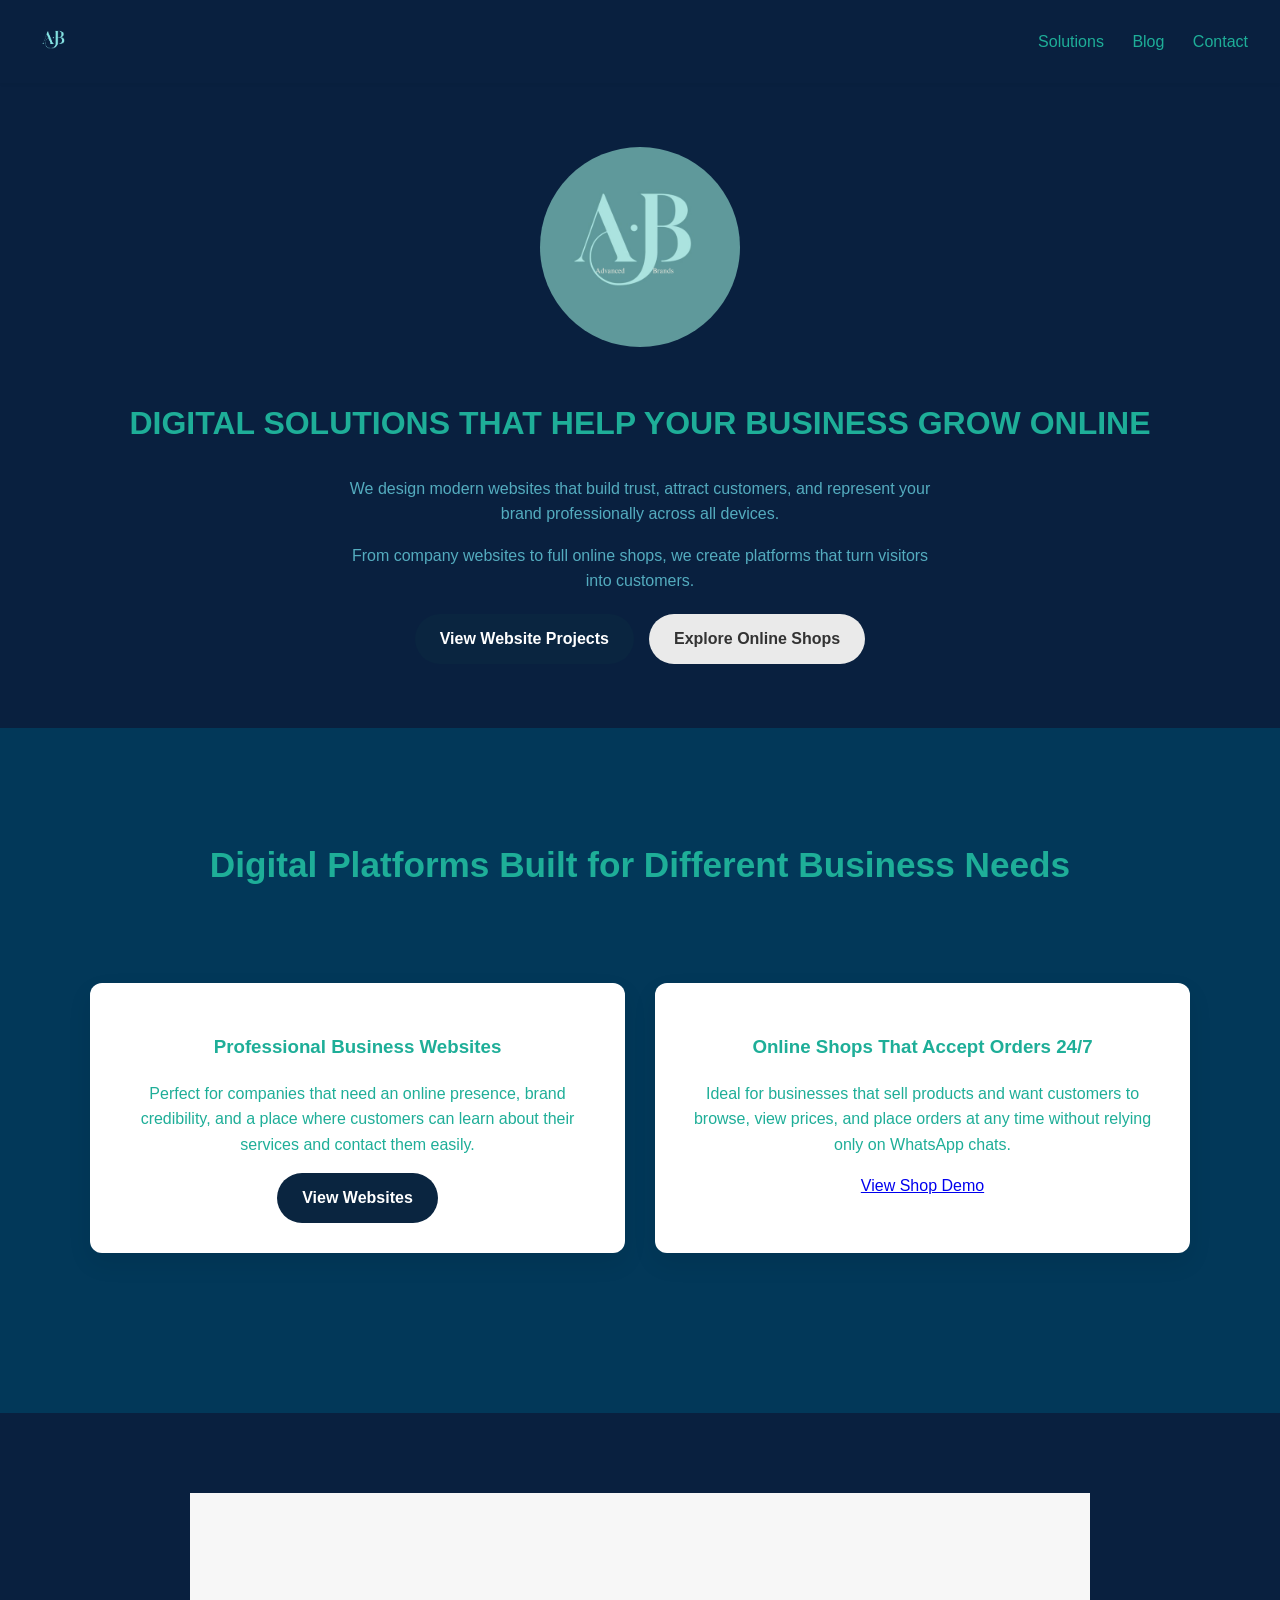
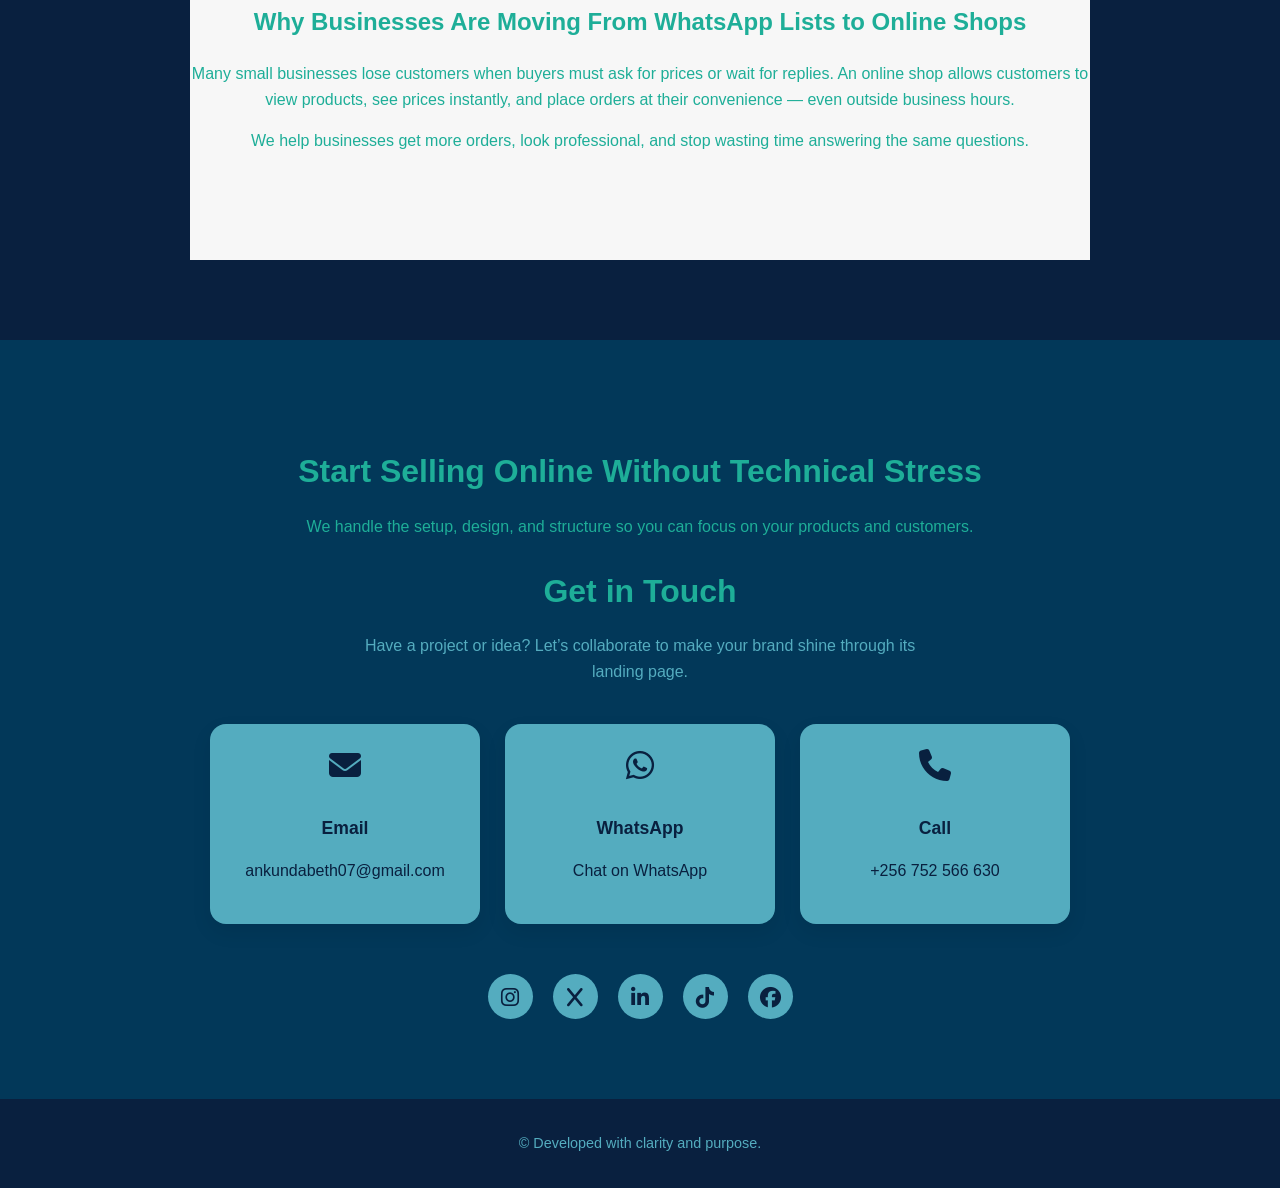
==== commit d08cb73c: "updates" ====
--- a/index.html
+++ b/index.html
@@ -50,7 +50,7 @@
         <p>
           Perfect for companies that need an online presence, brand credibility, and a place where customers can learn about their services and contact them easily.
         </p>
-        <a href="#portfolio" class="btn primary">View Website Examples</a>
+        <a href="websites.html" class="btn primary">View Websites</a>
       </div>
 
       <div class="split-card" id="shops">
@@ -58,7 +58,7 @@
         <p>
           Ideal for businesses that sell products and want customers to browse, view prices, and place orders at any time without relying only on WhatsApp chats.
         </p>
-        <a href="https://advanced-brands.github.io/kuunda_bakery-shop/" class="btn secondary">View Shop Demo</a>
+        <a href="shops.html">View Shop Demo</a>
       </div>
     </div>
   </div>
@@ -70,6 +70,7 @@
     <p class="section-text">
       Many small businesses lose customers when buyers must ask for prices or wait for replies. An online shop allows customers to view products, see prices instantly, and place orders at their convenience — even outside business hours.
     </p>
+    <p>We help businesses get more orders, look professional, and stop wasting time answering the same questions.</p>
   </div>
 </section>
 
--- a/style.css
+++ b/style.css
@@ -262,7 +262,7 @@
 /* Contact */
 .contact {
   padding: 80px 20px;
-  background: #09203F;
+  background: #023859;;
   text-align: center;
 }
 
@@ -505,7 +505,8 @@
 }
 
 .services-split {
-  padding: 80px 0;
+  background: #023859;
+  text-align: center;
 }
 
 .split-grid {
@@ -513,6 +514,9 @@
   grid-template-columns: repeat(auto-fit, minmax(280px, 1fr));
   gap: 30px;
   margin-top: 40px;
+  padding: 80px 0;
+  margin: 0 auto;
+  max-width: 1100px;
 }
 
 .split-card {
@@ -527,11 +531,17 @@
   transform: translateY(-5px);
 }
 
-.shop-education {
+
+
+.shop-education .container{
   background: #f7f7f7;
-  padding: 80px 0;
-  text-align: center;
-}
+  padding: 90px 0;
+  text-align: center;
+  margin: 0 auto;
+  max-width: 900px;
+
+}
+
 
 .whatsapp-conversion {
   padding: 80px 0;
